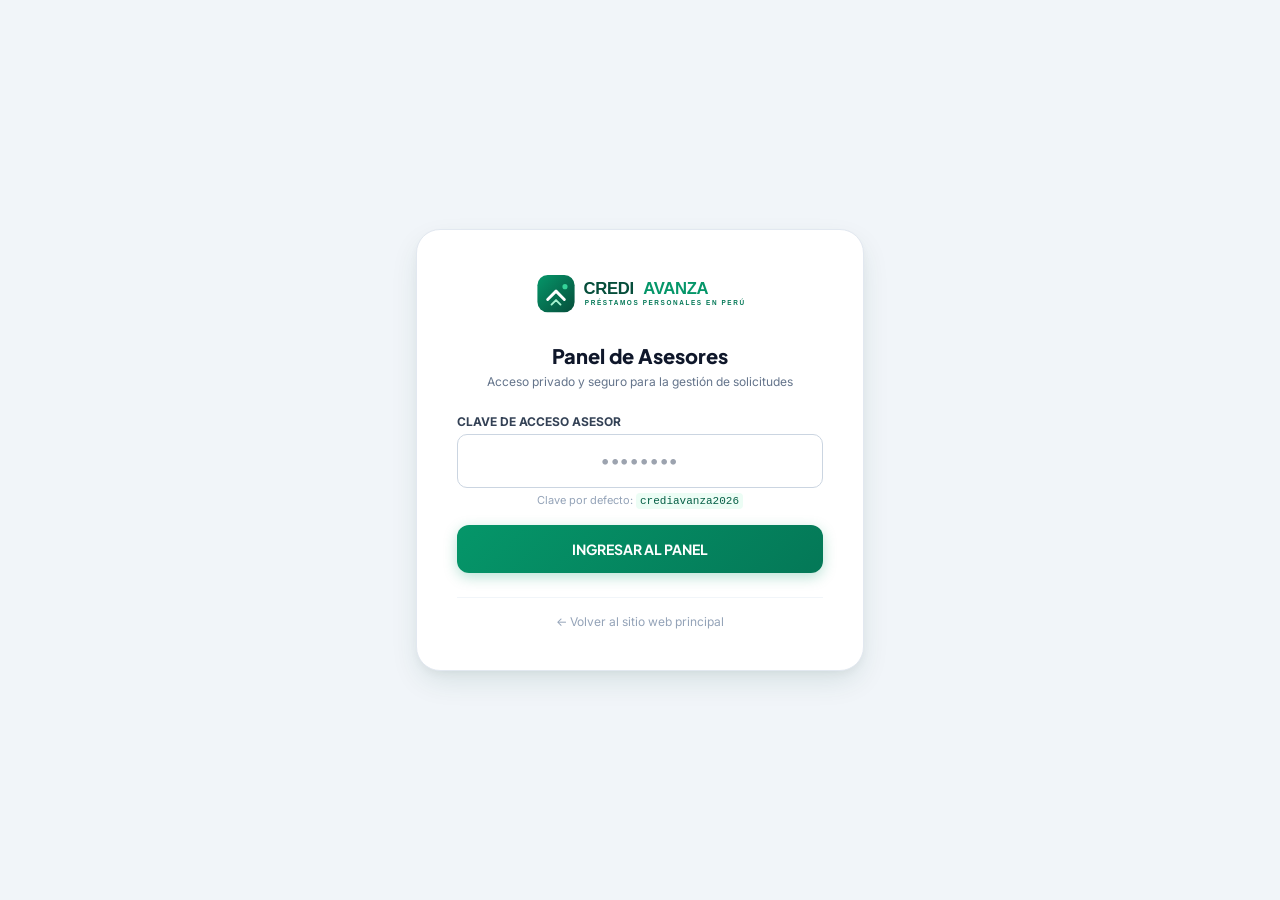
==== templates/admin.html @ b180b1fa "zxzxzxzxzx szxzxzxzxzxzxzxzxzxzxzx" ====
<!DOCTYPE html>
<html lang="es">
<head>
  <meta charset="UTF-8">
  <meta name="viewport" content="width=device-width, initial-scale=1.0">
  <title>Panel de Asesores | Credi Avanza Perú</title>
  <!-- Tailwind CSS Local (Sin bloqueos de red) -->
  <script src="/static/js/tailwindcss.min.js"></script>
  <link rel="preconnect" href="https://fonts.googleapis.com">
  <link rel="preconnect" href="https://fonts.gstatic.com" crossorigin>
  <link href="https://fonts.googleapis.com/css2?family=Inter:wght@400;500;600;700&family=Plus+Jakarta+Sans:wght@600;700;800&display=swap" rel="stylesheet">
  <link rel="stylesheet" href="/static/css/styles.css">
  <link rel="icon" type="image/svg+xml" href="/static/images/logo.svg">
</head>
<body class="bg-slate-100 text-slate-800 min-h-screen">

  <!-- ================= PANTALLA DE LOGIN ASESORES ================= -->
  <div id="admin-login-screen" class="min-h-screen flex items-center justify-center p-4">
    <div class="bg-white rounded-3xl p-8 sm:p-10 max-w-md w-full shadow-fintech-lg border border-slate-200 text-center">
      <img src="/static/images/logo.svg" alt="Credi Avanza" class="h-12 mx-auto mb-6">
      <h2 class="text-xl font-extrabold text-slate-900">Panel de Asesores</h2>
      <p class="text-xs text-slate-500 mt-1 mb-6">Acceso privado y seguro para la gestión de solicitudes</p>

      <div id="login-error-msg" class="hidden p-3 bg-red-50 border border-red-200 text-red-700 text-xs rounded-xl mb-4 text-left"></div>

      <form id="admin-login-form" class="space-y-4">
        <div>
          <label for="admin-pin-input" class="block text-xs font-bold text-slate-700 uppercase mb-1 text-left">Clave de Acceso Asesor</label>
          <input 
            type="password" 
            id="admin-pin-input" 
            class="input-fintech text-center tracking-widest text-lg font-bold" 
            placeholder="••••••••" 
            required 
            autocomplete="current-password"
          >
          <span class="text-[11px] text-slate-400 mt-1 block">Clave por defecto: <code class="font-mono text-emerald-800 bg-emerald-50 px-1 py-0.5 rounded">crediavanza2026</code></span>
        </div>

        <button type="submit" class="btn-emerald w-full py-3.5 text-sm">
          INGRESAR AL PANEL
        </button>
      </form>

      <div class="mt-6 pt-4 border-t border-slate-100 text-xs text-slate-400">
        <a href="/" class="hover:text-emerald-700">← Volver al sitio web principal</a>
      </div>
    </div>
  </div>


  <!-- ================= DASHBOARD ADMINISTRATIVO ================= -->
  <div id="admin-dashboard-screen" class="hidden min-h-screen flex flex-col">
    
    <!-- Header Admin -->
    <header class="bg-emerald-900 text-white shadow-md">
      <div class="max-w-7xl mx-auto px-4 sm:px-6 lg:px-8 h-18 py-3 flex items-center justify-between">
        <div class="flex items-center gap-4">
          <a href="/">
            <img src="/static/images/logo.svg" alt="Credi Avanza" class="h-9 w-auto brightness-200 contrast-200">
          </a>
          <span class="bg-emerald-800 text-emerald-200 text-xs font-semibold px-2.5 py-1 rounded-lg border border-emerald-700">
            Módulo de Asesores
          </span>
        </div>

        <div class="flex items-center gap-3">
          <a href="/" target="_blank" class="text-xs text-emerald-200 hover:text-white flex items-center gap-1">
            <span>Ver Web</span>
            <svg class="w-3.5 h-3.5" fill="none" stroke="currentColor" viewBox="0 0 24 24">
              <path stroke-linecap="round" stroke-linejoin="round" stroke-width="2" d="M10 6H6a2 2 0 00-2 2v10a2 2 0 002 2h10a2 2 0 002-2v-4M14 4h6m0 0v6m0-6L10 14"/>
            </svg>
          </a>
          <button id="btn-logout" class="text-xs bg-emerald-950/60 hover:bg-emerald-950 text-emerald-200 px-3 py-1.5 rounded-lg border border-emerald-800 transition">
            Cerrar Sesión
          </button>
        </div>
      </div>
    </header>

    <!-- Contenido Principal -->
    <main class="max-w-7xl mx-auto px-4 sm:px-6 lg:px-8 py-8 flex-grow w-full space-y-6">
      
      <!-- Métricas KPI -->
      <div class="grid grid-cols-2 sm:grid-cols-3 lg:grid-cols-5 gap-4">
        
        <div class="bg-white p-4 rounded-2xl border border-slate-200 shadow-sm">
          <span class="text-xs font-bold text-slate-500 uppercase">Total Solicitudes</span>
          <div id="stat-total" class="text-2xl font-black text-slate-900 mt-1">0</div>
        </div>

        <div class="bg-white p-4 rounded-2xl border border-slate-200 shadow-sm">
          <span class="text-xs font-bold text-amber-600 uppercase">Pendientes</span>
          <div id="stat-pendientes" class="text-2xl font-black text-amber-600 mt-1">0</div>
        </div>

        <div class="bg-white p-4 rounded-2xl border border-slate-200 shadow-sm">
          <span class="text-xs font-bold text-blue-600 uppercase">En Evaluación</span>
          <div id="stat-evaluacion" class="text-2xl font-black text-blue-600 mt-1">0</div>
        </div>

        <div class="bg-white p-4 rounded-2xl border border-slate-200 shadow-sm">
          <span class="text-xs font-bold text-emerald-600 uppercase">Aprobadas</span>
          <div id="stat-aprobados" class="text-2xl font-black text-emerald-700 mt-1">0</div>
        </div>

        <div class="bg-white p-4 rounded-2xl border border-slate-200 shadow-sm col-span-2 sm:col-span-1">
          <span class="text-xs font-bold text-slate-500 uppercase">Monto Total</span>
          <div id="stat-monto-total" class="text-xl font-black text-slate-900 mt-1">S/ 0.00</div>
        </div>

      </div>

      <!-- Barra de Filtros, Búsqueda y Exportación -->
      <div class="bg-white p-4 sm:p-5 rounded-2xl border border-slate-200 shadow-sm flex flex-col sm:flex-row justify-between items-center gap-4">
        
        <div class="flex flex-col sm:flex-row items-center gap-3 w-full sm:w-auto">
          <!-- Búsqueda rápida -->
          <div class="relative w-full sm:w-72">
            <input 
              type="text" 
              id="search-input" 
              placeholder="Buscar por DNI, Nombre, Código..." 
              class="input-fintech text-xs pl-9"
            >
            <svg class="w-4 h-4 text-slate-400 absolute left-3 top-3" fill="none" stroke="currentColor" viewBox="0 0 24 24">
              <path stroke-linecap="round" stroke-linejoin="round" stroke-width="2" d="M21 21l-6-6m2-5a7 7 0 11-14 0 7 7 0 0114 0z"/>
            </svg>
          </div>

          <!-- Filtro de Estado -->
          <select id="filter-estado" class="input-fintech text-xs w-full sm:w-48">
            <option value="">Todos los Estados</option>
            <option value="PENDIENTE">PENDIENTE</option>
            <option value="EN_EVALUACION">EN EVALUACIÓN</option>
            <option value="APROBADO">APROBADO</option>
            <option value="CONTACTADO">CONTACTADO</option>
            <option value="RECHAZADO">RECHAZADO</option>
          </select>
        </div>

        <!-- Botón Exportar CSV seguro -->
        <div class="w-full sm:w-auto flex justify-end">
          <button id="btn-exportar-csv" class="btn-emerald text-xs px-4 py-2.5 flex items-center gap-2 w-full sm:w-auto justify-center">
            <svg class="w-4 h-4" fill="none" stroke="currentColor" viewBox="0 0 24 24">
              <path stroke-linecap="round" stroke-linejoin="round" stroke-width="2" d="M4 16v1a3 3 0 003 3h10a3 3 0 003-3v-1m-4-4l-4 4m0 0l-4-4m4 4V4"/>
            </svg>
            Exportar Solicitudes (Excel / CSV)
          </button>
        </div>

      </div>

      <!-- Tabla de Solicitudes -->
      <div class="bg-white rounded-2xl border border-slate-200 shadow-sm overflow-hidden">
        <div class="overflow-x-auto">
          <table class="w-full text-left border-collapse">
            <thead>
              <tr class="bg-slate-50 border-b border-slate-200 text-[11px] font-bold text-slate-500 uppercase tracking-wider">
                <th class="py-3 px-4">Código</th>
                <th class="py-3 px-4">Solicitante</th>
                <th class="py-3 px-4">Monto Solicitado</th>
                <th class="py-3 px-4">Plazo</th>
                <th class="py-3 px-4">Ubicación / Contacto</th>
                <th class="py-3 px-4">Estado</th>
                <th class="py-3 px-4 text-right">Acción</th>
              </tr>
            </thead>
            <tbody id="solicitudes-tbody" class="divide-y divide-slate-100">
              <!-- Renderizado dinámicamente con JS -->
            </tbody>
          </table>
        </div>
      </div>

      <!-- Sección de Configuración de la Empresa / Plataforma -->
      <div class="bg-white rounded-2xl border border-slate-200 shadow-sm p-6 sm:p-8">
        <div class="border-b border-slate-200 pb-4 mb-6">
          <h3 class="text-base font-bold text-slate-900">Configuración de Parámetros y Contacto de Credi Avanza</h3>
          <p class="text-xs text-slate-500 mt-0.5">Modifica los datos que se muestran en el portal público sin modificar código fuente.</p>
        </div>

        <form id="admin-config-form" class="space-y-4">
          <div class="grid grid-cols-1 sm:grid-cols-3 gap-4">
            <div>
              <label class="block text-xs font-bold text-slate-700 uppercase mb-1">TEA Referencial Estimada (%)</label>
              <input type="number" step="0.01" id="cfg-tea" class="input-fintech text-xs" required>
            </div>
            <div>
              <label class="block text-xs font-bold text-slate-700 uppercase mb-1">Teléfono de Atención</label>
              <input type="text" id="cfg-tel" class="input-fintech text-xs" required>
            </div>
            <div>
              <label class="block text-xs font-bold text-slate-700 uppercase mb-1">WhatsApp de Atención</label>
              <input type="text" id="cfg-wsp" class="input-fintech text-xs" required>
            </div>
            <div>
              <label class="block text-xs font-bold text-slate-700 uppercase mb-1">Correo Electrónico Oficial</label>
              <input type="email" id="cfg-email" class="input-fintech text-xs" required>
            </div>
            <div class="sm:col-span-2">
              <label class="block text-xs font-bold text-slate-700 uppercase mb-1">Horario de Atención</label>
              <input type="text" id="cfg-horario" class="input-fintech text-xs" required>
            </div>
            <div>
              <label class="block text-xs font-bold text-slate-700 uppercase mb-1">Razón Social</label>
              <input type="text" id="cfg-razon" class="input-fintech text-xs" required>
            </div>
            <div>
              <label class="block text-xs font-bold text-slate-700 uppercase mb-1">Número de RUC</label>
              <input type="text" id="cfg-ruc" class="input-fintech text-xs font-mono" required>
            </div>
            <div>
              <label class="block text-xs font-bold text-slate-700 uppercase mb-1">Dirección Fiscal</label>
              <input type="text" id="cfg-dir" class="input-fintech text-xs" required>
            </div>
          </div>

          <div class="pt-3 flex justify-end">
            <button type="submit" class="btn-emerald text-xs px-6 py-2.5">
              Guardar Cambios de Configuración
            </button>
          </div>
        </form>
      </div>

    </main>

  </div>


  <!-- ================= MODAL FICHA DETALLADA DE SOLICITUD ================= -->
  <div id="modal-detalle-solicitud" class="fixed inset-0 z-50 modal-overlay flex items-center justify-center p-4 hidden">
    <div class="bg-white rounded-3xl max-w-3xl w-full max-h-[90vh] flex flex-col overflow-hidden shadow-2xl border border-slate-200">
      
      <!-- Encabezado Modal -->
      <div class="p-6 border-b border-slate-200 flex justify-between items-center bg-slate-50">
        <div>
          <span class="text-xs font-bold text-slate-400 uppercase">Expediente de Solicitud</span>
          <div class="flex items-center gap-3 mt-0.5">
            <h3 id="modal-sol-codigo" class="text-xl font-mono font-black text-emerald-900">CA-2026-XXXXXX</h3>
            <span id="modal-sol-fecha" class="text-xs text-slate-500">2026-11-10</span>
          </div>
        </div>
        <button type="button" onclick="document.getElementById('modal-detalle-solicitud').classList.add('hidden')" class="text-slate-400 hover:text-slate-600 p-2">
          <svg class="w-6 h-6" fill="none" stroke="currentColor" viewBox="0 0 24 24">
            <path stroke-linecap="round" stroke-linejoin="round" stroke-width="2" d="M6 18L18 6M6 6l12 12"/>
          </svg>
        </button>
      </div>

      <!-- Cuerpo del expediente -->
      <div class="p-6 overflow-y-auto space-y-6 text-xs sm:text-sm">
        
        <!-- Bloque 1: Resumen del Préstamo -->
        <div class="bg-emerald-50/70 p-4 rounded-2xl border border-emerald-200">
          <h4 class="font-bold text-emerald-900 uppercase text-xs mb-3">Datos del Financiamiento Solicitado</h4>
          <div class="grid grid-cols-2 sm:grid-cols-4 gap-4">
            <div>
              <span class="text-slate-500 block text-xs">Monto:</span>
              <strong id="modal-sol-monto" class="text-emerald-900 text-base">S/ 0.00</strong>
            </div>
            <div>
              <span class="text-slate-500 block text-xs">Plazo:</span>
              <strong id="modal-sol-plazo" class="text-slate-900 text-base">0 meses</strong>
            </div>
            <div>
              <span class="text-slate-500 block text-xs">Cuota Est.:</span>
              <strong id="modal-sol-cuota" class="text-slate-900 text-base">S/ 0.00</strong>
            </div>
            <div>
              <span class="text-slate-500 block text-xs">Finalidad:</span>
              <strong id="modal-sol-finalidad" class="text-slate-900">Consolidación</strong>
            </div>
          </div>
        </div>

        <!-- Bloque 2: Solicitante y Contacto -->
        <div class="grid grid-cols-1 sm:grid-cols-2 gap-4">
          
          <div class="bg-slate-50 p-4 rounded-2xl border border-slate-200 space-y-2">
            <h4 class="font-bold text-slate-900 uppercase text-xs border-b border-slate-200 pb-1.5">Identificación</h4>
            <div>
              <span class="text-slate-500 text-xs">Titular:</span>
              <div id="modal-sol-titular" class="font-bold text-slate-900">Carlos Mendoza</div>
            </div>
            <div>
              <span class="text-slate-500 text-xs">Documento:</span>
              <div id="modal-sol-documento" class="font-medium text-slate-800">DNI: 00000000</div>
            </div>
            <div>
              <span class="text-slate-500 text-xs">Fecha Nacimiento:</span>
              <div id="modal-sol-nacimiento" class="text-slate-700">1990-01-01</div>
            </div>
          </div>

          <div class="bg-slate-50 p-4 rounded-2xl border border-slate-200 space-y-2">
            <h4 class="font-bold text-slate-900 uppercase text-xs border-b border-slate-200 pb-1.5">Contacto</h4>
            <div>
              <span class="text-slate-500 text-xs">Teléfono:</span>
              <div id="modal-sol-telefono" class="font-medium text-slate-900">987654321</div>
            </div>
            <div>
              <span class="text-slate-500 text-xs">WhatsApp:</span>
              <div id="modal-sol-whatsapp" class="font-medium text-slate-900">987654321</div>
            </div>
            <div>
              <span class="text-slate-500 text-xs">Email:</span>
              <div id="modal-sol-email" class="text-slate-700">carlos@correo.com</div>
            </div>
            <div class="pt-1">
              <a id="btn-contactar-wsp" href="#" target="_blank" class="inline-flex items-center gap-1.5 bg-emerald-600 hover:bg-emerald-700 text-white text-xs font-bold px-3 py-1.5 rounded-lg shadow-sm">
                💬 Abrir Chat de WhatsApp
              </a>
            </div>
          </div>

        </div>

        <!-- Bloque 3: Residencia y Situación Laboral -->
        <div class="grid grid-cols-1 sm:grid-cols-2 gap-4">
          <div class="bg-slate-50 p-4 rounded-2xl border border-slate-200 space-y-2">
            <h4 class="font-bold text-slate-900 uppercase text-xs border-b border-slate-200 pb-1.5">Ubicación</h4>
            <div>
              <span class="text-slate-500 text-xs">Distrito / Prov. / Dpto:</span>
              <div id="modal-sol-ubicacion" class="font-medium text-slate-800">-</div>
            </div>
            <div>
              <span class="text-slate-500 text-xs">Dirección:</span>
              <div id="modal-sol-direccion" class="text-slate-700">-</div>
            </div>
          </div>

          <div class="bg-slate-50 p-4 rounded-2xl border border-slate-200 space-y-2">
            <h4 class="font-bold text-slate-900 uppercase text-xs border-b border-slate-200 pb-1.5">Laboral e Ingresos</h4>
            <div>
              <span class="text-slate-500 text-xs">Situación Laboral:</span>
              <div id="modal-sol-laboral" class="font-medium text-slate-800">-</div>
            </div>
            <div>
              <span class="text-slate-500 text-xs">Ingresos Mensuales:</span>
              <div id="modal-sol-ingresos" class="font-bold text-emerald-800 text-base">S/ 0.00</div>
            </div>
          </div>
        </div>

        <!-- Bloque 4: Gestión del Asesor -->
        <div class="bg-amber-50/60 p-4 rounded-2xl border border-amber-200 space-y-3">
          <h4 class="font-bold text-amber-900 uppercase text-xs">Gestión y Dictamen del Asesor</h4>
          <div class="grid grid-cols-1 sm:grid-cols-2 gap-4">
            <div>
              <label class="block text-xs font-bold text-slate-700 uppercase mb-1">Estado de la Solicitud</label>
              <select id="modal-sol-estado-select" class="input-fintech text-xs font-bold">
                <option value="PENDIENTE">PENDIENTE</option>
                <option value="EN_EVALUACION">EN EVALUACIÓN</option>
                <option value="APROBADO">APROBADO</option>
                <option value="CONTACTADO">CONTACTADO</option>
                <option value="OBSERVADO">OBSERVADO</option>
                <option value="RECHAZADO">RECHAZADO</option>
              </select>
            </div>
            <div>
              <label class="block text-xs font-bold text-slate-700 uppercase mb-1">Notas Internas del Asesor</label>
              <textarea id="modal-sol-notas" class="input-fintech text-xs h-20" placeholder="Ej. Cliente contactado. Se solicitaron boletas de pago de los últimos 3 meses..."></textarea>
            </div>
          </div>
        </div>

      </div>

      <!-- Pie del Modal -->
      <div class="p-4 border-t border-slate-200 bg-slate-50 flex justify-between items-center">
        <button type="button" onclick="document.getElementById('modal-detalle-solicitud').classList.add('hidden')" class="btn-emerald-outline text-xs px-4 py-2">
          Cerrar
        </button>
        <button type="button" id="btn-guardar-estado-solicitud" class="btn-emerald text-xs px-6 py-2.5">
          Guardar Cambios de la Solicitud
        </button>
      </div>

    </div>
  </div>

  <script src="/static/js/admin.js"></script>
</body>
</html>
---- static/css/styles.css ----
/* ========================================================
   CREDI AVANZA - ESTILOS PERSONALIZADOS FINTECH PERÚ
   Identidad: Verde Esmeralda, Verde Oscuro y Blanco
   ======================================================== */

@import url('https://fonts.googleapis.com/css2?family=Inter:wght@300;400;500;600;700&family=Plus+Jakarta+Sans:wght@500;600;700;800&display=swap');

:root {
  --color-emerald-deep: #022c22;
  --color-emerald-dark: #064e3b;
  --color-emerald-primary: #059669;
  --color-emerald-accent: #10b981;
  --color-emerald-light: #ecfdf5;
  --color-emerald-border: #a7f3d0;
  --font-heading: 'Plus Jakarta Sans', -apple-system, sans-serif;
  --font-body: 'Inter', -apple-system, sans-serif;
}

body {
  font-family: var(--font-body);
  color: #0f172a;
  background-color: #f8fafc;
  -webkit-font-smoothing: antialiased;
  -moz-osx-font-smoothing: grayscale;
  overflow-x: hidden;
}

h1, h2, h3, h4, h5, h6, .font-heading {
  font-family: var(--font-heading);
}

/* Sombras suaves y elegantes estilo Fintech */
.shadow-fintech-sm {
  box-shadow: 0 1px 3px rgba(6, 78, 59, 0.05), 0 1px 2px rgba(0, 0, 0, 0.04);
}

.shadow-fintech-md {
  box-shadow: 0 4px 16px -2px rgba(6, 78, 59, 0.08), 0 2px 6px -1px rgba(0, 0, 0, 0.04);
}

.shadow-fintech-lg {
  box-shadow: 0 12px 30px -4px rgba(6, 78, 59, 0.12), 0 4px 10px -2px rgba(0, 0, 0, 0.05);
}

.shadow-fintech-highlight {
  box-shadow: 0 0 0 4px rgba(16, 185, 129, 0.15), 0 10px 25px -3px rgba(5, 150, 105, 0.15);
}

/* Botón principal verde con bordes ligeramente redondeados */
.btn-emerald {
  background: linear-gradient(135deg, #059669 0%, #047857 100%);
  color: #ffffff;
  font-family: var(--font-heading);
  font-weight: 700;
  border-radius: 0.75rem; /* rounded-xl */
  padding: 0.875rem 1.75rem;
  transition: all 0.25s cubic-bezier(0.16, 1, 0.3, 1);
  display: inline-flex;
  align-items: center;
  justify-content: center;
  box-shadow: 0 4px 14px rgba(5, 150, 105, 0.28);
}

.btn-emerald:hover {
  background: linear-gradient(135deg, #047857 0%, #064e3b 100%);
  transform: translateY(-2px);
  box-shadow: 0 6px 20px rgba(5, 150, 105, 0.38);
}

.btn-emerald:active {
  transform: translateY(0);
}

.btn-emerald-outline {
  background: #ffffff;
  color: #064e3b;
  border: 1.5px solid #059669;
  font-family: var(--font-heading);
  font-weight: 600;
  border-radius: 0.75rem;
  padding: 0.75rem 1.5rem;
  transition: all 0.2s ease;
}

.btn-emerald-outline:hover {
  background: #ecfdf5;
  border-color: #047857;
  color: #047857;
}

/* Tarjetas de montos seleccionables */
.amount-card {
  cursor: pointer;
  border-radius: 0.75rem;
  border: 2px solid #e2e8f0;
  background-color: #ffffff;
  transition: all 0.2s ease;
  user-select: none;
}

.amount-card:hover {
  border-color: #10b981;
  background-color: #f0fdf4;
  transform: translateY(-2px);
}

.amount-card.active {
  border-color: #059669;
  background: linear-gradient(145deg, #ecfdf5 0%, #ffffff 100%);
  box-shadow: 0 4px 14px rgba(5, 150, 105, 0.18), 0 0 0 2px #059669;
}

/* Tarjetas de plazos */
.term-pill {
  cursor: pointer;
  border-radius: 0.625rem;
  border: 1.5px solid #cbd5e1;
  background-color: #ffffff;
  font-weight: 600;
  transition: all 0.2s ease;
  user-select: none;
}

.term-pill:hover {
  border-color: #059669;
  color: #064e3b;
  background-color: #f0fdf4;
}

.term-pill.active {
  border-color: #059669;
  background-color: #059669;
  color: #ffffff;
  box-shadow: 0 3px 10px rgba(5, 150, 105, 0.3);
}

/* Input range slider personalizado */
.emerald-slider {
  -webkit-appearance: none;
  appearance: none;
  width: 100%;
  height: 8px;
  border-radius: 4px;
  background: #e2e8f0;
  outline: none;
  transition: background 0.2s;
}

.emerald-slider::-webkit-slider-thumb {
  -webkit-appearance: none;
  appearance: none;
  width: 24px;
  height: 24px;
  border-radius: 50%;
  background: #059669;
  cursor: pointer;
  border: 3px solid #ffffff;
  box-shadow: 0 2px 8px rgba(5, 150, 105, 0.4);
  transition: transform 0.15s ease, background-color 0.15s ease;
}

.emerald-slider::-webkit-slider-thumb:hover {
  transform: scale(1.15);
  background: #047857;
}

.emerald-slider::-moz-range-thumb {
  width: 24px;
  height: 24px;
  border-radius: 50%;
  background: #059669;
  cursor: pointer;
  border: 3px solid #ffffff;
  box-shadow: 0 2px 8px rgba(5, 150, 105, 0.4);
}

/* Wizard / Barra de progreso */
.step-item {
  position: relative;
  display: flex;
  flex-direction: column;
  align-items: center;
  flex: 1;
}

.step-indicator {
  width: 42px;
  height: 42px;
  border-radius: 50%;
  display: flex;
  align-items: center;
  justify-content: center;
  font-weight: 700;
  font-family: var(--font-heading);
  transition: all 0.3s ease;
  z-index: 2;
}

.step-item.active .step-indicator {
  background-color: #059669;
  color: #ffffff;
  box-shadow: 0 0 0 5px rgba(16, 185, 129, 0.2);
}

.step-item.completed .step-indicator {
  background-color: #047857;
  color: #ffffff;
}

.step-item.pending .step-indicator {
  background-color: #e2e8f0;
  color: #64748b;
}

.step-line {
  position: absolute;
  top: 21px;
  left: 50%;
  width: 100%;
  height: 3px;
  background-color: #e2e8f0;
  z-index: 1;
  transition: background-color 0.3s ease;
}

.step-item.completed .step-line {
  background-color: #059669;
}

/* Animación de checkmark de éxito */
@keyframes circle-draw {
  from { stroke-dashoffset: 280; }
  to { stroke-dashoffset: 0; }
}

@keyframes check-draw {
  from { stroke-dashoffset: 50; }
  to { stroke-dashoffset: 0; }
}

@keyframes popIn {
  0% { transform: scale(0.7); opacity: 0; }
  70% { transform: scale(1.08); opacity: 1; }
  100% { transform: scale(1); }
}

.animate-success-pop {
  animation: popIn 0.5s cubic-bezier(0.16, 1, 0.3, 1) forwards;
}

.checkmark-circle {
  stroke-dasharray: 280;
  stroke-dashoffset: 280;
  animation: circle-draw 0.7s cubic-bezier(0.65, 0, 0.45, 1) forwards;
}

.checkmark-check {
  stroke-dasharray: 50;
  stroke-dashoffset: 50;
  animation: check-draw 0.5s cubic-bezier(0.65, 0, 0.45, 1) 0.5s forwards;
}

/* Estados de formulario y validación */
.input-fintech {
  width: 100%;
  border-radius: 0.625rem;
  border: 1.5px solid #cbd5e1;
  padding: 0.75rem 1rem;
  background-color: #ffffff;
  color: #0f172a;
  font-size: 0.95rem;
  transition: border-color 0.2s, box-shadow 0.2s;
}

.input-fintech:focus {
  outline: none;
  border-color: #059669;
  box-shadow: 0 0 0 3px rgba(5, 150, 105, 0.15);
}

.input-fintech.is-invalid {
  border-color: #ef4444;
  background-color: #fef2f2;
}

.input-fintech.is-invalid:focus {
  box-shadow: 0 0 0 3px rgba(239, 68, 68, 0.15);
}

.error-text {
  font-size: 0.785rem;
  color: #dc2626;
  margin-top: 0.35rem;
  display: flex;
  align-items: center;
  gap: 0.25rem;
}

/* Modales */
.modal-overlay {
  background-color: rgba(15, 23, 42, 0.6);
  backdrop-filter: blur(4px);
}

/* Gradientes de marca */
.bg-gradient-emerald-hero {
  background: radial-gradient(circle at top right, #ecfdf5 0%, #ffffff 50%, #f0fdf4 100%);
}

.bg-emerald-footer {
  background-color: #022c22;
  color: #e2e8f0;
}
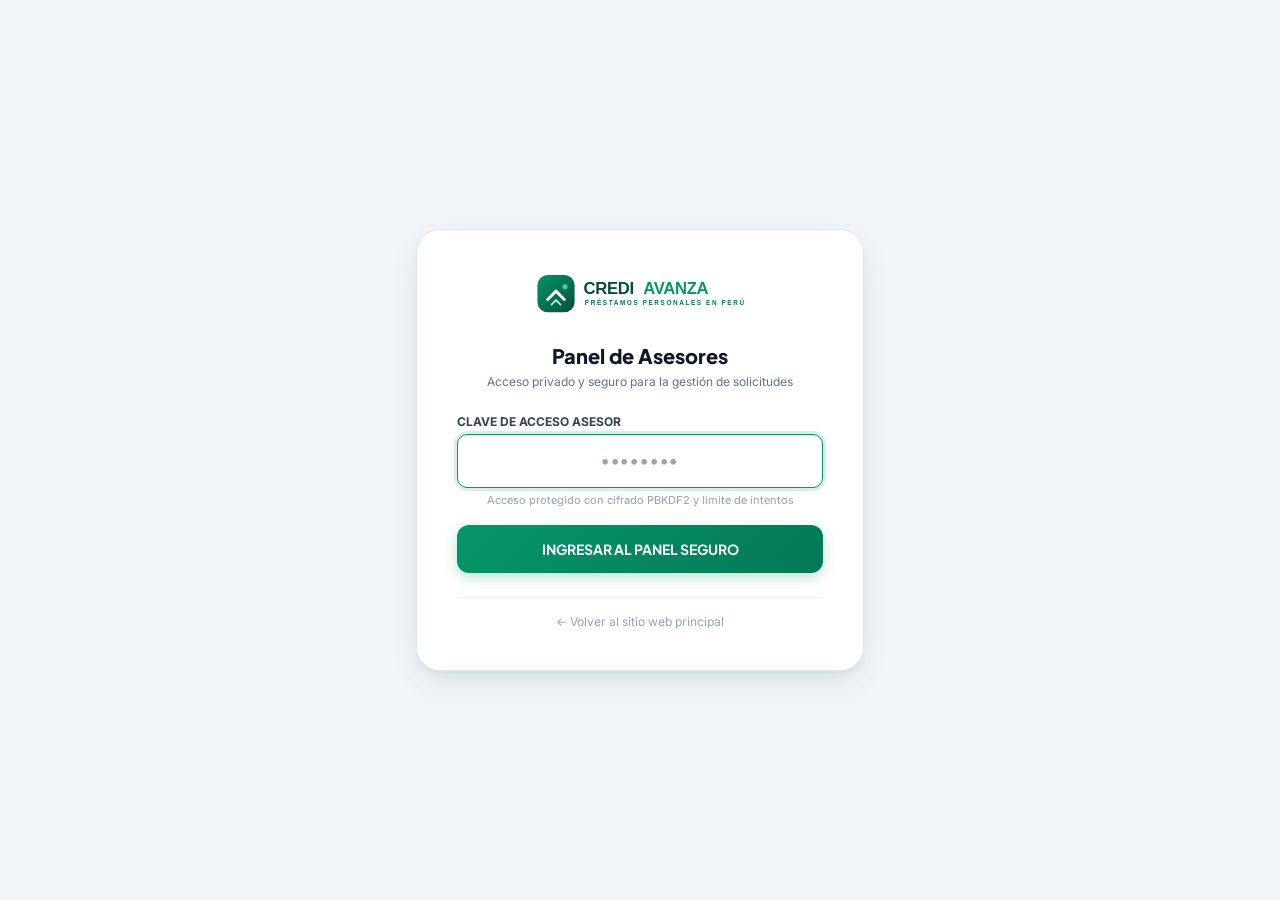
==== commit 94528a06: "security: blindaje integral de seguridad, pbkdf2, rbac, rate limiting, anti-inyeccion y csp" ====
--- a/templates/admin.html
+++ b/templates/admin.html
@@ -3,6 +3,8 @@
 <head>
   <meta charset="UTF-8">
   <meta name="viewport" content="width=device-width, initial-scale=1.0">
+  <meta name="robots" content="noindex, nofollow, noarchive, nosnippet">
+  <meta name="referrer" content="strict-origin-when-cross-origin">
   <title>Panel de Asesores | Credi Avanza Perú</title>
   <!-- Tailwind CSS Local (Sin bloqueos de red) -->
   <script src="/static/js/tailwindcss.min.js"></script>
@@ -34,11 +36,11 @@
             required 
             autocomplete="current-password"
           >
-          <span class="text-[11px] text-slate-400 mt-1 block">Clave por defecto: <code class="font-mono text-emerald-800 bg-emerald-50 px-1 py-0.5 rounded">crediavanza2026</code></span>
+          <span class="text-[11px] text-slate-400 mt-1 block">Acceso protegido con cifrado PBKDF2 y límite de intentos</span>
         </div>
 
         <button type="submit" class="btn-emerald w-full py-3.5 text-sm">
-          INGRESAR AL PANEL
+          INGRESAR AL PANEL SEGURO
         </button>
       </form>
 
@@ -59,7 +61,7 @@
           <a href="/">
             <img src="/static/images/logo.svg" alt="Credi Avanza" class="h-9 w-auto brightness-200 contrast-200">
           </a>
-          <span class="bg-emerald-800 text-emerald-200 text-xs font-semibold px-2.5 py-1 rounded-lg border border-emerald-700">
+          <span id="admin-user-role-badge" class="bg-emerald-800 text-emerald-200 text-xs font-semibold px-2.5 py-1 rounded-lg border border-emerald-700">
             Módulo de Asesores
           </span>
         </div>
@@ -81,146 +83,287 @@
     <!-- Contenido Principal -->
     <main class="max-w-7xl mx-auto px-4 sm:px-6 lg:px-8 py-8 flex-grow w-full space-y-6">
       
-      <!-- Métricas KPI -->
-      <div class="grid grid-cols-2 sm:grid-cols-3 lg:grid-cols-5 gap-4">
+      <!-- Selector de Pestañas Principales -->
+      <div class="flex flex-col sm:flex-row sm:items-center justify-between gap-4 border-b border-slate-200 pb-4">
+        <div class="flex items-center gap-2">
+          <button id="tab-btn-solicitudes" type="button" class="px-5 py-2.5 rounded-xl font-bold text-xs bg-emerald-700 text-white shadow-sm flex items-center gap-2 transition cursor-pointer">
+            <svg class="w-4 h-4" fill="none" stroke="currentColor" viewBox="0 0 24 24"><path stroke-linecap="round" stroke-linejoin="round" stroke-width="2" d="M9 12h6m-6 4h6m2 5H7a2 2 0 01-2-2V5a2 2 0 012-2h5.586a1 1 0 01.707.293l5.414 5.414a1 1 0 01.293.707V19a2 2 0 01-2 2z"/></svg>
+            <span>Solicitudes Recibidas</span>
+            <span id="badge-total-solicitudes" class="bg-emerald-900/60 text-emerald-100 text-[10px] px-2 py-0.5 rounded-full font-black">0</span>
+          </button>
+
+          <button id="tab-btn-config" type="button" class="px-5 py-2.5 rounded-xl font-bold text-xs bg-white text-slate-700 border border-slate-200 hover:bg-slate-50 transition flex items-center gap-2 cursor-pointer shadow-sm">
+            <svg class="w-4 h-4 text-emerald-600" fill="none" stroke="currentColor" viewBox="0 0 24 24"><path stroke-linecap="round" stroke-linejoin="round" stroke-width="2" d="M10.325 4.317c.426-1.756 2.924-1.756 3.35 0a1.724 1.724 0 002.573 1.066c1.543-.94 3.31.826 2.37 2.37a1.724 1.724 0 001.065 2.572c1.756.426 1.756 2.924 0 3.35a1.724 1.724 0 00-1.066 2.573c.94 1.543-.826 3.31-2.37 2.37a1.724 1.724 0 00-2.572 1.065c-.426 1.756-2.924 1.756-3.35 0a1.724 1.724 0 00-2.573-1.066c-1.543.94-3.31-.826-2.37-2.37a1.724 1.724 0 00-1.065-2.572c-1.756-.426-1.756-2.924 0-3.35a1.724 1.724 0 001.066-2.573c-.94-1.543.826-3.31 2.37-2.37.996.608 2.296.07 2.572-1.065z"/><path stroke-linecap="round" stroke-linejoin="round" stroke-width="2" d="M15 12a3 3 0 11-6 0 3 3 0 016 0z"/></svg>
+            <span>⚙️ Modificar Teléfonos, WhatsApp, Dirección e Info</span>
+          </button>
+        </div>
         
-        <div class="bg-white p-4 rounded-2xl border border-slate-200 shadow-sm">
-          <span class="text-xs font-bold text-slate-500 uppercase">Total Solicitudes</span>
-          <div id="stat-total" class="text-2xl font-black text-slate-900 mt-1">0</div>
-        </div>
-
-        <div class="bg-white p-4 rounded-2xl border border-slate-200 shadow-sm">
-          <span class="text-xs font-bold text-amber-600 uppercase">Pendientes</span>
-          <div id="stat-pendientes" class="text-2xl font-black text-amber-600 mt-1">0</div>
-        </div>
-
-        <div class="bg-white p-4 rounded-2xl border border-slate-200 shadow-sm">
-          <span class="text-xs font-bold text-blue-600 uppercase">En Evaluación</span>
-          <div id="stat-evaluacion" class="text-2xl font-black text-blue-600 mt-1">0</div>
-        </div>
-
-        <div class="bg-white p-4 rounded-2xl border border-slate-200 shadow-sm">
-          <span class="text-xs font-bold text-emerald-600 uppercase">Aprobadas</span>
-          <div id="stat-aprobados" class="text-2xl font-black text-emerald-700 mt-1">0</div>
-        </div>
-
-        <div class="bg-white p-4 rounded-2xl border border-slate-200 shadow-sm col-span-2 sm:col-span-1">
-          <span class="text-xs font-bold text-slate-500 uppercase">Monto Total</span>
-          <div id="stat-monto-total" class="text-xl font-black text-slate-900 mt-1">S/ 0.00</div>
-        </div>
-
-      </div>
-
-      <!-- Barra de Filtros, Búsqueda y Exportación -->
-      <div class="bg-white p-4 sm:p-5 rounded-2xl border border-slate-200 shadow-sm flex flex-col sm:flex-row justify-between items-center gap-4">
+        <span class="text-xs text-slate-500 hidden sm:inline-block">Panel Administrativo Oficial</span>
+      </div>
+
+      <!-- ================= VISTA 1: SOLICITUDES DE PRÉSTAMOS ================= -->
+      <div id="view-solicitudes" class="space-y-6">
+        <!-- Métricas KPI -->
+        <div class="grid grid-cols-2 sm:grid-cols-3 lg:grid-cols-5 gap-4">
+          
+          <div class="bg-white p-4 rounded-2xl border border-slate-200 shadow-sm">
+            <span class="text-xs font-bold text-slate-500 uppercase">Total Solicitudes</span>
+            <div id="stat-total" class="text-2xl font-black text-slate-900 mt-1">0</div>
+          </div>
+
+          <div class="bg-white p-4 rounded-2xl border border-slate-200 shadow-sm">
+            <span class="text-xs font-bold text-amber-600 uppercase">Pendientes</span>
+            <div id="stat-pendientes" class="text-2xl font-black text-amber-600 mt-1">0</div>
+          </div>
+
+          <div class="bg-white p-4 rounded-2xl border border-slate-200 shadow-sm">
+            <span class="text-xs font-bold text-blue-600 uppercase">En Evaluación</span>
+            <div id="stat-evaluacion" class="text-2xl font-black text-blue-600 mt-1">0</div>
+          </div>
+
+          <div class="bg-white p-4 rounded-2xl border border-slate-200 shadow-sm">
+            <span class="text-xs font-bold text-emerald-600 uppercase">Aprobadas</span>
+            <div id="stat-aprobados" class="text-2xl font-black text-emerald-700 mt-1">0</div>
+          </div>
+
+          <div class="bg-white p-4 rounded-2xl border border-slate-200 shadow-sm col-span-2 sm:col-span-1">
+            <span class="text-xs font-bold text-slate-500 uppercase">Monto Total</span>
+            <div id="stat-monto-total" class="text-xl font-black text-slate-900 mt-1">S/ 0.00</div>
+          </div>
+
+        </div>
+
+        <!-- Barra de Filtros, Búsqueda y Exportación -->
+        <div class="bg-white p-4 sm:p-5 rounded-2xl border border-slate-200 shadow-sm flex flex-col sm:flex-row justify-between items-center gap-4">
+          
+          <div class="flex flex-col sm:flex-row items-center gap-3 w-full sm:w-auto">
+            <!-- Búsqueda rápida -->
+            <div class="relative w-full sm:w-72">
+              <input 
+                type="text" 
+                id="search-input" 
+                placeholder="Buscar por DNI, Nombre, Código..." 
+                class="input-fintech text-xs pl-9"
+              >
+              <svg class="w-4 h-4 text-slate-400 absolute left-3 top-3" fill="none" stroke="currentColor" viewBox="0 0 24 24">
+                <path stroke-linecap="round" stroke-linejoin="round" stroke-width="2" d="M21 21l-6-6m2-5a7 7 0 11-14 0 7 7 0 0114 0z"/>
+              </svg>
+            </div>
+
+            <!-- Filtro de Estado -->
+            <select id="filter-estado" class="input-fintech text-xs w-full sm:w-48">
+              <option value="">Todos los Estados</option>
+              <option value="PENDIENTE">PENDIENTE</option>
+              <option value="EN_EVALUACION">EN EVALUACIÓN</option>
+              <option value="APROBADO">APROBADO</option>
+              <option value="CONTACTADO">CONTACTADO</option>
+              <option value="RECHAZADO">RECHAZADO</option>
+            </select>
+          </div>
+
+          <!-- Botón Exportar CSV seguro -->
+          <div class="w-full sm:w-auto flex justify-end">
+            <button id="btn-exportar-csv" class="btn-emerald text-xs px-4 py-2.5 flex items-center gap-2 w-full sm:w-auto justify-center">
+              <svg class="w-4 h-4" fill="none" stroke="currentColor" viewBox="0 0 24 24">
+                <path stroke-linecap="round" stroke-linejoin="round" stroke-width="2" d="M4 16v1a3 3 0 003 3h10a3 3 0 003-3v-1m-4-4l-4 4m0 0l-4-4m4 4V4"/>
+              </svg>
+              Exportar Solicitudes (Excel / CSV)
+            </button>
+          </div>
+
+        </div>
+
+        <!-- Tabla de Solicitudes -->
+        <div class="bg-white rounded-2xl border border-slate-200 shadow-sm overflow-hidden">
+          <div class="overflow-x-auto">
+            <table class="w-full text-left border-collapse">
+              <thead>
+                <tr class="bg-slate-50 border-b border-slate-200 text-[11px] font-bold text-slate-500 uppercase tracking-wider">
+                  <th class="py-3 px-4">Código</th>
+                  <th class="py-3 px-4">Solicitante</th>
+                  <th class="py-3 px-4">Monto Solicitado</th>
+                  <th class="py-3 px-4">Plazo</th>
+                  <th class="py-3 px-4">Ubicación / Contacto</th>
+                  <th class="py-3 px-4">Estado</th>
+                  <th class="py-3 px-4 text-right">Acción</th>
+                </tr>
+              </thead>
+              <tbody id="solicitudes-tbody" class="divide-y divide-slate-100">
+                <!-- Renderizado dinámicamente con JS -->
+              </tbody>
+            </table>
+          </div>
+        </div>
+      </div>
+
+      <!-- ================= VISTA 2: PANEL DE CONFIGURACIÓN Y MODIFICACIÓN DE LA WEB ================= -->
+      <div id="view-configuracion" class="space-y-6 hidden">
         
-        <div class="flex flex-col sm:flex-row items-center gap-3 w-full sm:w-auto">
-          <!-- Búsqueda rápida -->
-          <div class="relative w-full sm:w-72">
-            <input 
-              type="text" 
-              id="search-input" 
-              placeholder="Buscar por DNI, Nombre, Código..." 
-              class="input-fintech text-xs pl-9"
-            >
-            <svg class="w-4 h-4 text-slate-400 absolute left-3 top-3" fill="none" stroke="currentColor" viewBox="0 0 24 24">
-              <path stroke-linecap="round" stroke-linejoin="round" stroke-width="2" d="M21 21l-6-6m2-5a7 7 0 11-14 0 7 7 0 0114 0z"/>
-            </svg>
-          </div>
-
-          <!-- Filtro de Estado -->
-          <select id="filter-estado" class="input-fintech text-xs w-full sm:w-48">
-            <option value="">Todos los Estados</option>
-            <option value="PENDIENTE">PENDIENTE</option>
-            <option value="EN_EVALUACION">EN EVALUACIÓN</option>
-            <option value="APROBADO">APROBADO</option>
-            <option value="CONTACTADO">CONTACTADO</option>
-            <option value="RECHAZADO">RECHAZADO</option>
-          </select>
-        </div>
-
-        <!-- Botón Exportar CSV seguro -->
-        <div class="w-full sm:w-auto flex justify-end">
-          <button id="btn-exportar-csv" class="btn-emerald text-xs px-4 py-2.5 flex items-center gap-2 w-full sm:w-auto justify-center">
-            <svg class="w-4 h-4" fill="none" stroke="currentColor" viewBox="0 0 24 24">
-              <path stroke-linecap="round" stroke-linejoin="round" stroke-width="2" d="M4 16v1a3 3 0 003 3h10a3 3 0 003-3v-1m-4-4l-4 4m0 0l-4-4m4 4V4"/>
-            </svg>
-            Exportar Solicitudes (Excel / CSV)
-          </button>
-        </div>
-
-      </div>
-
-      <!-- Tabla de Solicitudes -->
-      <div class="bg-white rounded-2xl border border-slate-200 shadow-sm overflow-hidden">
-        <div class="overflow-x-auto">
-          <table class="w-full text-left border-collapse">
-            <thead>
-              <tr class="bg-slate-50 border-b border-slate-200 text-[11px] font-bold text-slate-500 uppercase tracking-wider">
-                <th class="py-3 px-4">Código</th>
-                <th class="py-3 px-4">Solicitante</th>
-                <th class="py-3 px-4">Monto Solicitado</th>
-                <th class="py-3 px-4">Plazo</th>
-                <th class="py-3 px-4">Ubicación / Contacto</th>
-                <th class="py-3 px-4">Estado</th>
-                <th class="py-3 px-4 text-right">Acción</th>
-              </tr>
-            </thead>
-            <tbody id="solicitudes-tbody" class="divide-y divide-slate-100">
-              <!-- Renderizado dinámicamente con JS -->
-            </tbody>
-          </table>
-        </div>
-      </div>
-
-      <!-- Sección de Configuración de la Empresa / Plataforma -->
-      <div class="bg-white rounded-2xl border border-slate-200 shadow-sm p-6 sm:p-8">
-        <div class="border-b border-slate-200 pb-4 mb-6">
-          <h3 class="text-base font-bold text-slate-900">Configuración de Parámetros y Contacto de Credi Avanza</h3>
-          <p class="text-xs text-slate-500 mt-0.5">Modifica los datos que se muestran en el portal público sin modificar código fuente.</p>
-        </div>
-
-        <form id="admin-config-form" class="space-y-4">
-          <div class="grid grid-cols-1 sm:grid-cols-3 gap-4">
-            <div>
-              <label class="block text-xs font-bold text-slate-700 uppercase mb-1">TEA Referencial Estimada (%)</label>
-              <input type="number" step="0.01" id="cfg-tea" class="input-fintech text-xs" required>
-            </div>
-            <div>
-              <label class="block text-xs font-bold text-slate-700 uppercase mb-1">Teléfono de Atención</label>
-              <input type="text" id="cfg-tel" class="input-fintech text-xs" required>
-            </div>
-            <div>
-              <label class="block text-xs font-bold text-slate-700 uppercase mb-1">WhatsApp de Atención</label>
-              <input type="text" id="cfg-wsp" class="input-fintech text-xs" required>
-            </div>
-            <div>
-              <label class="block text-xs font-bold text-slate-700 uppercase mb-1">Correo Electrónico Oficial</label>
-              <input type="email" id="cfg-email" class="input-fintech text-xs" required>
-            </div>
-            <div class="sm:col-span-2">
-              <label class="block text-xs font-bold text-slate-700 uppercase mb-1">Horario de Atención</label>
-              <input type="text" id="cfg-horario" class="input-fintech text-xs" required>
-            </div>
-            <div>
-              <label class="block text-xs font-bold text-slate-700 uppercase mb-1">Razón Social</label>
-              <input type="text" id="cfg-razon" class="input-fintech text-xs" required>
-            </div>
-            <div>
-              <label class="block text-xs font-bold text-slate-700 uppercase mb-1">Número de RUC</label>
-              <input type="text" id="cfg-ruc" class="input-fintech text-xs font-mono" required>
-            </div>
-            <div>
-              <label class="block text-xs font-bold text-slate-700 uppercase mb-1">Dirección Fiscal</label>
-              <input type="text" id="cfg-dir" class="input-fintech text-xs" required>
-            </div>
-          </div>
-
-          <div class="pt-3 flex justify-end">
-            <button type="submit" class="btn-emerald text-xs px-6 py-2.5">
-              Guardar Cambios de Configuración
-            </button>
-          </div>
+        <!-- Banner Informativo -->
+        <div class="bg-gradient-to-r from-emerald-900 via-emerald-800 to-teal-900 rounded-3xl p-6 sm:p-8 text-white shadow-xl">
+          <div class="max-w-3xl">
+            <span class="bg-emerald-500/30 text-emerald-200 text-[11px] font-bold px-3 py-1 rounded-full uppercase tracking-wider">
+              Control en Tiempo Real
+            </span>
+            <h2 class="text-xl sm:text-2xl font-black mt-2">Panel para Modificar Información de la Página Web</h2>
+            <p class="text-emerald-100 text-xs sm:text-sm mt-1 leading-relaxed">
+              Todos los datos que modifiques en este formulario se actualizan automáticamente en el sitio web público: encabezado, pie de página, enlaces de WhatsApp y Libro de Reclamaciones.
+            </p>
+          </div>
+        </div>
+
+        <form id="admin-config-form" class="space-y-6">
+          
+          <!-- Bloque 1: Canales de Atención Directa -->
+          <div class="bg-white rounded-2xl border border-slate-200 shadow-sm p-6 sm:p-8">
+            <div class="border-b border-slate-200 pb-3 mb-6">
+              <h3 class="text-base font-bold text-slate-900 flex items-center gap-2">
+                <span>📱</span> Números de Teléfono y WhatsApp de Atención
+              </h3>
+              <p class="text-xs text-slate-500 mt-0.5">Define los canales donde tus clientes podrán comunicarse directamente con Credi Avanza.</p>
+            </div>
+
+            <div class="grid grid-cols-1 sm:grid-cols-2 gap-5">
+              <div>
+                <label for="cfg-wsp" class="block text-xs font-bold text-slate-700 uppercase mb-1">
+                  WhatsApp Oficial de Atención *
+                </label>
+                <div class="relative">
+                  <span class="absolute left-3.5 top-3 text-xs font-bold text-emerald-600">💬</span>
+                  <input type="text" id="cfg-wsp" class="input-fintech text-xs pl-10 font-medium" placeholder="+51 987 654 321" required>
+                </div>
+                <span class="text-[11px] text-slate-400 mt-1 block">Al hacer clic en WhatsApp en la web, el cliente abrirá un chat directo con este número.</span>
+              </div>
+
+              <div>
+                <label for="cfg-tel" class="block text-xs font-bold text-slate-700 uppercase mb-1">
+                  Teléfono de Atención al Cliente (Fijo o Móvil) *
+                </label>
+                <div class="relative">
+                  <span class="absolute left-3.5 top-3 text-xs font-bold text-emerald-600">📞</span>
+                  <input type="text" id="cfg-tel" class="input-fintech text-xs pl-10 font-medium" placeholder="+51 1 700 8920" required>
+                </div>
+                <span class="text-[11px] text-slate-400 mt-1 block">Número de teléfono mostrado en la barra superior y pie de página.</span>
+              </div>
+
+              <div>
+                <label for="cfg-email" class="block text-xs font-bold text-slate-700 uppercase mb-1">
+                  Correo Electrónico Oficial *
+                </label>
+                <div class="relative">
+                  <span class="absolute left-3.5 top-3 text-xs font-bold text-emerald-600">✉️</span>
+                  <input type="email" id="cfg-email" class="input-fintech text-xs pl-10 font-medium" placeholder="contacto@crediavanaza.com" required>
+                </div>
+                <span class="text-[11px] text-slate-400 mt-1 block">Correo para recepción de consultas y solicitudes de derechos ARCO.</span>
+              </div>
+
+              <div>
+                <label for="cfg-horario" class="block text-xs font-bold text-slate-700 uppercase mb-1">
+                  Horario de Atención al Público *
+                </label>
+                <div class="relative">
+                  <span class="absolute left-3.5 top-3 text-xs font-bold text-emerald-600">🕒</span>
+                  <input type="text" id="cfg-horario" class="input-fintech text-xs pl-10 font-medium" placeholder="Lunes a Viernes 8:30 a.m. - 6:30 p.m. / Sáb 9:00 a.m. - 1:00 p.m." required>
+                </div>
+                <span class="text-[11px] text-slate-400 mt-1 block">Horario de soporte visible en la barra superior.</span>
+              </div>
+            </div>
+          </div>
+
+          <!-- Bloque 2: Razón Social, RUC y Dirección Fiscal -->
+          <div class="bg-white rounded-2xl border border-slate-200 shadow-sm p-6 sm:p-8">
+            <div class="border-b border-slate-200 pb-3 mb-6">
+              <h3 class="text-base font-bold text-slate-900 flex items-center gap-2">
+                <span>🏢</span> Datos Fiscales, RUC y Dirección en Perú
+              </h3>
+              <p class="text-xs text-slate-500 mt-0.5">Información legal requerida por la normativa peruana mostrada en el footer y Libro de Reclamaciones.</p>
+            </div>
+
+            <div class="grid grid-cols-1 sm:grid-cols-3 gap-5">
+              <div class="sm:col-span-2">
+                <label for="cfg-razon" class="block text-xs font-bold text-slate-700 uppercase mb-1">
+                  Razón Social de la Empresa *
+                </label>
+                <input type="text" id="cfg-razon" class="input-fintech text-xs font-medium" placeholder="Credi Avanza Servicios Financieros S.A.C." required>
+                <span class="text-[11px] text-slate-400 mt-1 block">Nombre registrado ante SUNAT y en la documentación contractual.</span>
+              </div>
+
+              <div>
+                <label for="cfg-ruc" class="block text-xs font-bold text-slate-700 uppercase mb-1">
+                  Número de RUC (11 dígitos) *
+                </label>
+                <input type="text" id="cfg-ruc" class="input-fintech text-xs font-mono font-bold" placeholder="20608945123" maxlength="11" required>
+                <span class="text-[11px] text-slate-400 mt-1 block">Número de RUC tributario activo.</span>
+              </div>
+
+              <div class="sm:col-span-3">
+                <label for="cfg-dir" class="block text-xs font-bold text-slate-700 uppercase mb-1">
+                  Dirección / Domicilio Fiscal en Perú *
+                </label>
+                <div class="relative">
+                  <span class="absolute left-3.5 top-3 text-xs font-bold text-emerald-600">📍</span>
+                  <input type="text" id="cfg-dir" class="input-fintech text-xs pl-10 font-medium" placeholder="Av. Víctor Andrés Belaúnde 147, San Isidro, Lima - Perú" required>
+                </div>
+                <span class="text-[11px] text-slate-400 mt-1 block">Dirección legal visible en el pie de página de la web y en los términos del préstamo.</span>
+              </div>
+            </div>
+          </div>
+
+          <!-- Bloque 3: Parámetros del Simulador y Seguridad -->
+          <div class="bg-white rounded-2xl border border-slate-200 shadow-sm p-6 sm:p-8">
+            <div class="border-b border-slate-200 pb-3 mb-6">
+              <h3 class="text-base font-bold text-slate-900 flex items-center gap-2">
+                <span>📈</span> Tasa de Interés y Clave del Panel
+              </h3>
+              <p class="text-xs text-slate-500 mt-0.5">Configuración financiera para el simulador de cuotas y credenciales de acceso.</p>
+            </div>
+
+            <div class="grid grid-cols-1 sm:grid-cols-2 gap-5">
+              <div>
+                <label for="cfg-tea" class="block text-xs font-bold text-slate-700 uppercase mb-1">
+                  Tasa Efectiva Anual Referencial (TEA %) *
+                </label>
+                <input type="number" step="0.01" id="cfg-tea" class="input-fintech text-xs font-mono font-bold" placeholder="28.50" required>
+                <span class="text-[11px] text-slate-400 mt-1 block">Tasa anual para el cálculo de cuotas de amortización francesa.</span>
+              </div>
+
+              <div>
+                <label for="cfg-pin" class="block text-xs font-bold text-slate-700 uppercase mb-1">
+                  Nueva Clave / PIN de Acceso Administrador (Opcional)
+                </label>
+                <input type="text" id="cfg-pin" class="input-fintech text-xs font-mono" placeholder="Déjalo en blanco para mantener la actual">
+                <span class="text-[11px] text-slate-400 mt-1 block">Escribe una nueva clave solo si deseas cambiar la contraseña de ingreso al panel.</span>
+              </div>
+            </div>
+          </div>
+
+          <!-- Mensaje de Notificación de Éxito -->
+          <div id="config-success-alert" class="hidden p-4 rounded-2xl bg-emerald-50 border border-emerald-300 text-emerald-800 text-xs font-semibold flex items-center gap-3 shadow-sm">
+            <div class="w-8 h-8 rounded-full bg-emerald-600 text-white flex items-center justify-center font-bold flex-shrink-0">✓</div>
+            <div>
+              <div class="font-bold text-sm text-emerald-950">¡Cambios guardados con éxito!</div>
+              <div>Los nuevos teléfonos, número de WhatsApp, dirección y datos de la empresa ya están activos en la página web pública.</div>
+            </div>
+          </div>
+
+          <!-- Botones de Acción -->
+          <div class="flex items-center justify-between pt-2">
+            <a href="/" target="_blank" class="text-xs font-bold text-emerald-700 hover:text-emerald-800 flex items-center gap-1.5">
+              <span>Ver sitio web público</span>
+              <svg class="w-3.5 h-3.5" fill="none" stroke="currentColor" viewBox="0 0 24 24"><path stroke-linecap="round" stroke-linejoin="round" stroke-width="2" d="M10 6H6a2 2 0 00-2 2v10a2 2 0 002 2h10a2 2 0 002-2v-4M14 4h6m0 0v6m0-6L10 14"/></svg>
+            </a>
+
+            <div class="flex items-center gap-3">
+              <button type="button" id="btn-cancelar-config" class="px-5 py-2.5 rounded-xl text-xs font-bold text-slate-600 bg-slate-100 hover:bg-slate-200 transition">
+                Restablecer
+              </button>
+              <button type="submit" id="btn-guardar-cfg" class="btn-emerald text-xs px-8 py-3 flex items-center gap-2 shadow-lg shadow-emerald-700/20 cursor-pointer">
+                <svg class="w-4 h-4" fill="none" stroke="currentColor" viewBox="0 0 24 24"><path stroke-linecap="round" stroke-linejoin="round" stroke-width="2" d="M8 7H5a2 2 0 00-2 2v9a2 2 0 002 2h14a2 2 0 002-2V9a2 2 0 00-2-2h-3m-1 4l-3 3m0 0l-3-3m3 3V4"/></svg>
+                <span>Guardar y Aplicar Cambios en la Web</span>
+              </button>
+            </div>
+          </div>
+
         </form>
       </div>
 
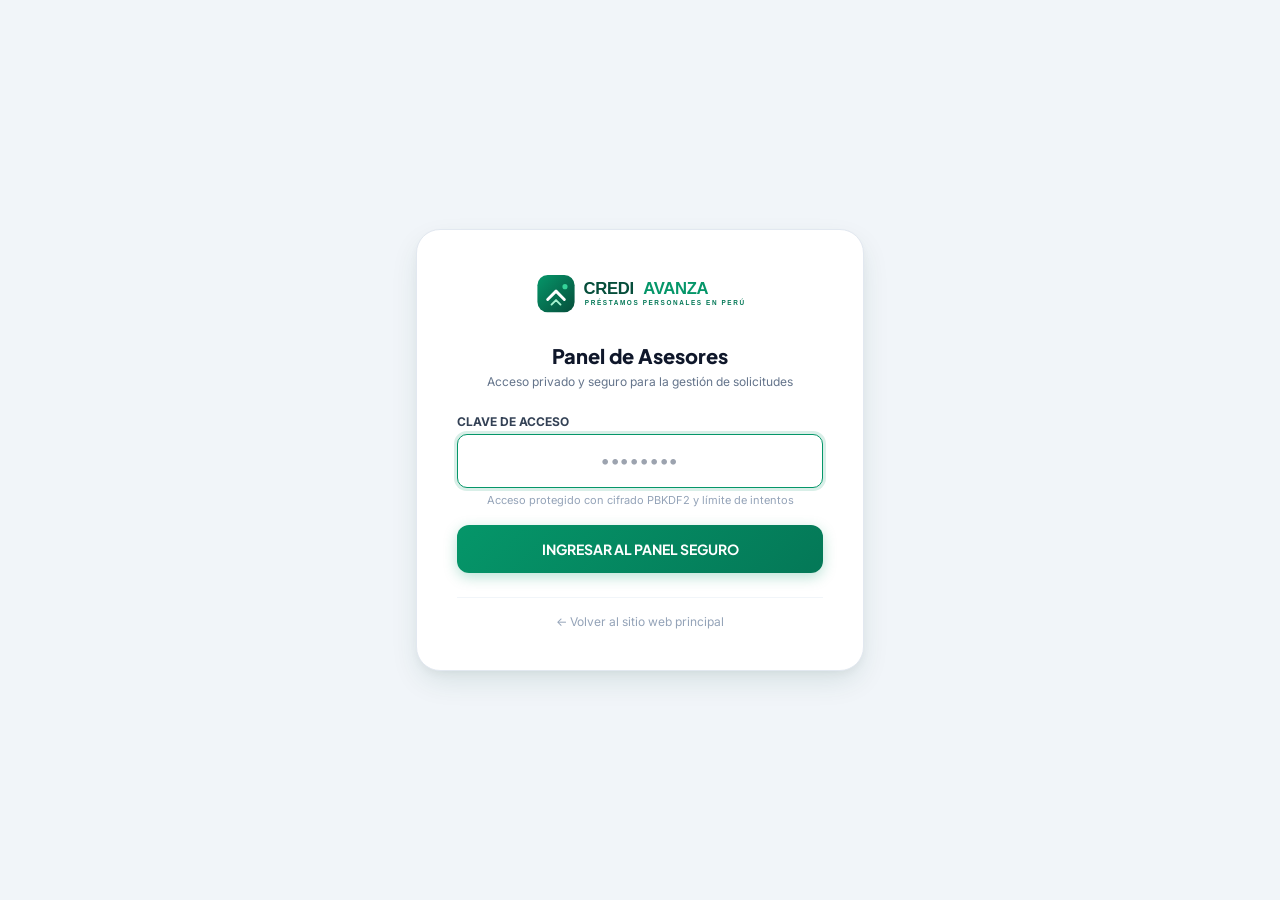
==== commit cd7273fc: "security: blindar autenticacion con proteccion estricta contra autocompletado y hashes pbkdf2" ====
--- a/templates/admin.html
+++ b/templates/admin.html
@@ -25,16 +25,21 @@
 
       <div id="login-error-msg" class="hidden p-3 bg-red-50 border border-red-200 text-red-700 text-xs rounded-xl mb-4 text-left"></div>
 
-      <form id="admin-login-form" class="space-y-4">
+      <form id="admin-login-form" class="space-y-4" autocomplete="off">
         <div>
-          <label for="admin-pin-input" class="block text-xs font-bold text-slate-700 uppercase mb-1 text-left">Clave de Acceso Asesor</label>
+          <label for="admin-pin-input" class="block text-xs font-bold text-slate-700 uppercase mb-1 text-left">Clave de Acceso</label>
           <input 
             type="password" 
             id="admin-pin-input" 
+            name="auth_security_key"
             class="input-fintech text-center tracking-widest text-lg font-bold" 
             placeholder="••••••••" 
             required 
-            autocomplete="current-password"
+            autocomplete="new-password"
+            autocapitalize="off"
+            autocorrect="off"
+            spellcheck="false"
+            value=""
           >
           <span class="text-[11px] text-slate-400 mt-1 block">Acceso protegido con cifrado PBKDF2 y límite de intentos</span>
         </div>
@@ -331,7 +336,7 @@
                 <label for="cfg-pin" class="block text-xs font-bold text-slate-700 uppercase mb-1">
                   Nueva Clave / PIN de Acceso Administrador (Opcional)
                 </label>
-                <input type="text" id="cfg-pin" class="input-fintech text-xs font-mono" placeholder="Déjalo en blanco para mantener la actual">
+                <input type="password" id="cfg-pin" name="cfg_admin_pin_field" autocomplete="new-password" autocapitalize="off" autocorrect="off" spellcheck="false" class="input-fintech text-xs font-mono" placeholder="•••••••• (Déjalo en blanco para mantener la actual)">
                 <span class="text-[11px] text-slate-400 mt-1 block">Escribe una nueva clave solo si deseas cambiar la contraseña de ingreso al panel.</span>
               </div>
             </div>
--- a/static/css/styles.css
+++ b/static/css/styles.css
@@ -311,3 +311,16 @@
   background-color: #022c22;
   color: #e2e8f0;
 }
+
+
+/* Reglas de contingencia y estabilidad visual responsive móvil */
+svg {
+  max-width: 100%;
+}
+svg.w-4 { width: 1rem !important; height: 1rem !important; }
+svg.w-5 { width: 1.25rem !important; height: 1.25rem !important; }
+svg.w-6 { width: 1.5rem !important; height: 1.5rem !important; }
+svg.w-7 { width: 1.75rem !important; height: 1.75rem !important; }
+svg.w-10 { width: 2.5rem !important; height: 2.5rem !important; }
+svg.w-12 { width: 3rem !important; height: 3rem !important; }
+svg.w-16 { width: 4rem !important; height: 4rem !important; }
